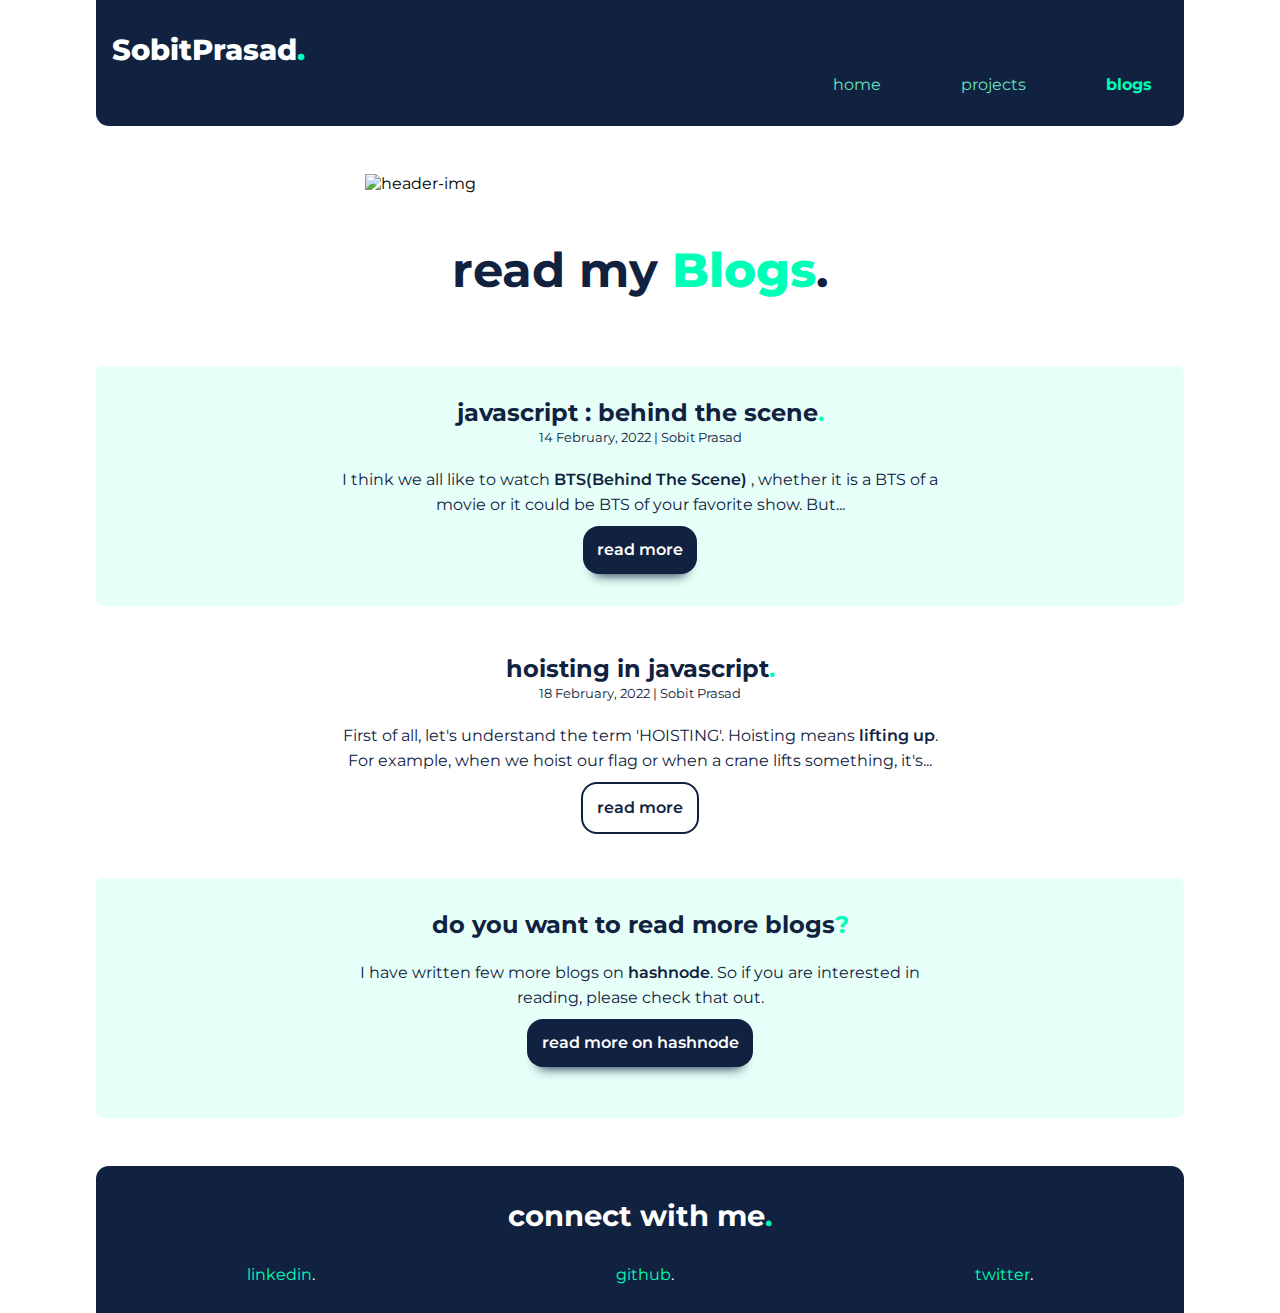
==== blogs.html @ 88839394 "file : blogs.html file added" ====
<!DOCTYPE html>
<html lang="en">
<head>
    <meta charset="UTF-8">
    <meta http-equiv="X-UA-Compatible" content="IE=edge">
    <meta name="viewport" content="width=device-width, initial-scale=1.0">
    <link rel="stylesheet" href="style.css">
    <link rel="icon" type="image/png" sizes="96x96" href="favicon/favicon-96x96.png">

    <title>blogs | sobit prasad </title>
</head>
<body>
    <div class="container">
        <!-- Navbar -->
        <nav class="navbar">
            <div class="nav-brand"> SobitPrasad<span class="nav-brand-dot">.</span></div>
            <ul class="nav-list">
                <li class="list"><a class="link " href="index.html">home</a></li>
                <li class="list"><a class="link" href="projects.html">projects</a></li>
                <li class="list"><a class="link link-active" href="blogs.html">blogs</a></li>
            </ul>
        </nav>

        <header class="header">
            <img class="heroImage" src="images/b1.svg" alt="header-img" srcset="">
            
            <div class="header-intro">
                <h2 class="header-intro-middle"> read my <span class="header-role">Blogs</span><span class="header-role-dot">.</span></h2><br>
            </div>
        </header>

        <!-- BLOG START -->
        <ul class="pul">
            <article class="project-list">
                <li class="section sec1 list">
                    <div class="secdiv">
                        <h3 class="sec-head">javascript : behind the scene<span class="sec-dot">.</span></h3>
                        <small>14 February, 2022 | Sobit Prasad</small>
                        <p class="sec-para p1">I think we all like to watch <span>BTS(Behind The Scene)</span> , whether it is a BTS of a movie or it could be BTS of your favorite show. But... </p>
                    </div>
                    <div class="btn">
                        <button class="p-button"><a href="javascript-behind-the-scene.html">read more </a></button>
                    
                    </div>
                </li>
            </article>
            <article class="project-list">
                <li class="section sec2 list">
                    <div class="secdiv">
                        <h3 class="sec-head">hoisting in javascript<span class="sec-dot">.</span></h3>
                        <small>18 February, 2022 | Sobit Prasad</small>
                        <p class="sec-para p1">First of all, let's understand the term 'HOISTING'. Hoisting means <span>lifting up</span>. For example, when we hoist our flag or when a crane lifts something, it's...</p>
                    </div>
                    <div class="btn">
                        <button class="p-button2"><a href="hoisting-in-javascript.html">read more</a></button>
                    </div>
                </li>
            </article>

            <article class="project-list">
                <li class="section sec1 list">
                    <div class="secdiv">
                        <h3 class="sec-head">do you want to read more blogs<span class="sec-dot">?</span></h3>
                        
                        <p class="sec-para p1">I have written few more blogs on <span>hashnode</span>. So if you are interested in reading, please check that out.</p>
                    </div>
                    <div class="btn">
                        <button class="p-button p-btn"><a href="https://sobitprasad.hashnode.dev/">read more on hashnode</a></button>
                    </div>
                </li>
            </article>
        </ul>
        <!-- BLOG END -->


        <footer class="footer">
            <h3 class="footer-head">connect with me<span>.</span></h3>
            <ul class="social">
                <li class="social-list"><a class="social-link" href="https://www.linkedin.com/in/sobit-prasad">linkedin<span>.</span></a></li>
                <li class="social-list"><a class="social-link" href="https://github.com/sobitp59">github<span>.</span></a></li>
                <li class="social-list"><a class="social-link" href="https://twitter.com/sobit_prasad">twitter<span>.</span></a></li>
            </ul>
        </footer>

       </div> 
    
</body>
</html>
---- style.css ----
@import url('https://fonts.googleapis.com/css2?family=Montserrat:wght@500;600;700;800;900&display=swap');
@import url('https://fonts.googleapis.com/css2?family=Fira+Code:wght@300;400;500;600;700&display=swap');

:root{
--div-margin : 0 6rem;
--primary-color : #112240;
--secondary-color : #65e2be;
--active-color : #00ffb7;
--bgg-color : #b3ffe954;
--nav-pad :2rem 0; 
--all-radius : 0.8rem;
--navbrand-margin : 0 1rem;
--padding-bottom : 3rem;
/* font */
--navbrand-font : 1.8rem;
}

*{
    margin: 0;
    padding: 0;
    box-sizing: border-box;
    font-family: 'Montserrat', sans-serif    
}

/* MAIN CONTAINER */
.container{
    margin: var(--div-margin);

}

/* Navbar */
.navbar{
    width: 100%;
    background-color: var(--primary-color);
    padding: var(--nav-pad);
    /* margin: var(--navbrand-margin); */
    border-bottom-left-radius: var(--all-radius);
    border-bottom-right-radius: var(--all-radius);
}

.nav-brand{
    font-size: var(--navbrand-font);
    font-weight:800;
    color: white;
    margin: var(--navbrand-margin);
}

.nav-brand .nav-brand-dot{
    color: var(--active-color);   
}

.nav-list{
    display: flex;
    justify-content: flex-end;
    margin: var(--navbrand-margin);
    padding-top: 0.5rem;
}

.list{
    list-style: none;
}

.list .link{
    color: var(--secondary-color);
    text-decoration: none;
    margin-left: 3rem;
    /* padding: 1rem; */
}
.list .link-active{
    font-weight: 700;
    color: var(--active-color);
}

.link{
    /* width: 9rem;
    height: 3rem; */
    padding: 1rem;
    border-radius: 1rem;  
}

.link:hover{
    background-color: #ffffff18;


}
/* Header */
.header{
    padding-bottom: var(--padding-bottom);
    /* height: 80vh; */
}
 .heroImage{
    max-width: 80%;
    width: 550px;
    display: block;
    margin: auto;
    padding-top: var(--padding-bottom);
    padding-bottom: var(--padding-bottom);
}

.header .header-intro{
    padding: 0rem 0.35rem;
}

.header-intro .header-intro-top{
    color: var(--primary-color);
    text-align: center;
    font-weight: 600;
}

.header-intro .header-intro-middle{
    color: var(--primary-color);
    text-align: center;
    font-size: 3rem;

}

.header-intro .header-intro-middle .header-dot{
    color: var(--active-color);
}

.header-intro .header-intro-middle .header-role{
    color: var(--active-color);
    font-weight: 800;
}

.header-role-dot{
    color: var(--primary-color);
}

.header-intro-bottom{
    color: var(--primary-color);
    text-align: center;
    font-weight: 500;
    line-height: 1.6rem;
    margin: 0 5rem;
}

.header-bottom-first{
    font-weight: 600;
}
.header-bottom-span{
    color: var(--active-color);
    font-weight: 600;
}


/* Section */
.section{
    /* padding: 0 8rem; */
    height: 15rem;
    /* padding-bottom: 3rem;    */
    margin-bottom: 1rem;
    border-radius: 0.5rem;
}

.sec1, .sec3{
    background-color: var(--bgg-color);
}

.sec-head{
    text-align: center;
    padding-top: 2rem;
    /* margin-top: 2rem; */
    font-size: 1.5rem;
}
.sec1,.sec3 .sec-head{
    color: var(--primary-color);
}
 .sec-head .sec-dot{
    color: var(--active-color);
}

.sec2{
    color: var(--primary-color);
}

.section .sec-para{
   
    text-align: center;
    line-height: 1.6rem;
    margin-top: 1.3rem;
}

.section .p1,.p3{
    /* color: var(--active-color); */
    color: var(--primary-color);
}
.secdiv{
    padding: 0 15rem;
}

.p1 span{
    font-weight: 600;
}

.btn{
    display: flex;
    justify-content: center;
    align-items: center;
}
.p-button{
    padding: 0.9rem;
    /* background-color: var(--active-color); */
    background-color: var(--primary-color);
    border: none;
    /* margin-top: 1.5rem; */
    margin: 0.5rem;
    border-radius: 1rem;
    box-shadow: 0 12px 12px -11px #112240;
}

.p-button a{
    text-decoration: none;
    font-size: 1rem;
    font-weight: 600;
    /* color: var(--primary-color); */
    color: white;
}

.p-button2{
    padding: 0.9rem;
    border: 2px solid var(--primary-color);
    /* border: none;
    margin-top: 1rem;
    border-radius: 1rem;*/
    border-radius: 1rem;
    /* margin-top: 1.5rem; */
    margin: 0.5rem;
    background-color: transparent; 
}


.p-button2 a{
    text-decoration: none;
    color: var(--primary-color);
    font-size: 1rem;
    font-weight: 600;
}



/* footer */
.footer{
    width: 100%;
    background-color: var(--primary-color);
    padding: var(--nav-pad);
    /* margin: var(--nav-margin); */
    margin-top: 3rem;
    border-top-left-radius: var(--all-radius);
    border-top-right-radius: var(--all-radius);
    padding-bottom: 3rem;
}

.footer .footer-head{
    text-align: center;
    font-size: 1.8rem;
    color: white;
}

.footer-head span{
    color: var(--active-color);
}

.social{
    /* padding: 0 15rem; */
    height: 2rem;
    list-style: none;
    display: flex;
    justify-content: space-around;
}
.social .social-list{
    text-decoration: none;
    margin-top: 2rem;
}

.social-list .social-link{
    color: var(--active-color);
    text-decoration: none;
}

.social-link span{
    color: white;
}

.social-link{
    padding: 1rem;
    border-radius: 1rem;
}

.social-link:hover{
    background-color: #ffffff18;
    /* background-color: #ffffff28; */

}


.project-list{
    text-align: center;
    /* font-size: 32px; */
}

.small1{
    text-align: center;
}


/* Media Query - Responsive For Mobile */
@media (max-width : 478px){
    .container{
        margin: 0 0.1rem;    
    }

    .list .link{
        margin-left: 1rem;
    }

    .heroImage{
        padding: 1rem 0;
    }

    .header .header-intro{
        padding: 0 0.2rem;
    }

    .header-intro .header-intro-middle{
        font-size: 1.8rem;
        /* text-align: left; */
        /* text-align: justify; */
    }

    .header-intro .header-intro-top{
        font-size: 1rem;
        font-weight: 300;
        /* line-height: 1.4rem; */

    }
    /* .header-intro .header-main{
        text-align: left;
    } */

    .p-btn{
        margin-top: 1.5rem;
    }
    .p-button-mobile{
        margin-top: 1.5rem;

    }

    .header-intro-bottom{
        margin: 0 0.35rem;
        text-align: start;
        /* word-break: break-all; */
    }

    /* Section */
    .section{
        height: 20rem;
        /* padding: 6rem; */
        /* padding-bottom: 5rem; */
    }

    .section .sec-head{
        text-align: center;
    }

    .section .sec-para{
        font-size: 1rem;
        text-align: start;
    }
    /* .social .social-list{
        margin-top: 1rem;
    } */

    .social .social-link{
        font-size: 0.9rem;
        padding: 0.8rem;
        border-radius: 0.8rem;
    }

    .list{
        padding-top: 1rem;
    }
    
    .secdiv{
        display: block;
        justify-content: center;
        align-items: center;
    }
    .secdiv{
        padding: 0 0.35rem;
    }

    .link{
        /* width: 9rem;
        height: 3rem; */
        padding: 0.8rem;
        border-radius: 0.8rem;  
    }

   
}

@media (max-width : 1115px){
    .secdiv{
        padding: 0 5rem;
    }

}
@media (max-width : 879px){
    .secdiv{
        padding: 0 3rem;
    }

}
@media (max-width : 817px){
    .secdiv{
        padding: 0 1rem;
    }
    .header-intro-bottom{
        margin: 0 0.2rem;
        
    }
    .link{
        /* width: 9rem;
        height: 3rem; */
        padding: 0.8rem;
        border-radius: 0.8rem;  
    }
    .social-link{
        padding: 0.8rem;
        border-radius: 0.8rem;
    }

}


@media (max-width : 750px){
    .container{
        margin: 0 1rem;
    
    }

}

@media (max-width : 590px){
    .sec-head{
        padding-top: 1.4rem;
    }

}


/* --------- BLOGS STYLING START ------------ */
/* .blog-header{
    padding-bottom: var(--padding-bottom);
} */
.blog-header-image{
    max-width: 90%;
    width: 900px;
    display: block;
    margin: auto;
    margin-top: 3rem; 
    margin-bottom: 1rem;
     border-radius: 0.7rem;
}

.blog-header-intro{
    text-align: center;
    font-size: 3rem;
    color: var(--primary-color);
    margin-top: 2rem;
}

.blog-header-dot{
    color: var(--active-color);
}
.blog-intro .sm{
    color: #112240;
    text-align: center;
    margin-top: 0;
}

.blog-blog{
    margin: 1rem 4rem;
}

.blog-topics{
    color: var(--primary-color);
    text-align: left;
    font-size: 2rem;
    margin: 1.5rem 0;
}

.blog-topics-dot{
    color: var(--active-color);  
}

.blog-topics-ex{
    color: var(--primary-color);
    text-align: left;
    font-size: 1.3rem;
    margin: 1rem 0;
}

.blog-detail{
    color: var(--primary-color);
    line-height:1.6rem;
    margin-top: 1.5rem;
}

.blog-detail-ex{
    margin: 1rem 0;
}

.blog-code-head{
    margin: 2rem 0;
}
.blog-code-head{
    background-color: var(--primary-color);
    list-style: none;
    padding: 1.5rem;
    border-radius: 0.7rem;
    line-height: 1.6rem;
}

.blog-code-line{
    /* color: var(--active-color); */
    color: white;
    font-family: 'Fira Code', monospace;
}
.blog-code-line .code-col{
    font-family: 'Fira Code', monospace;
    font-weight: 400;
    color: #00ffb7;
}

.blog-bg{
    background-color: #b3ffe981;
    border-radius: 0.3rem;
    padding: 0.12rem;
}

 .blog-bold{
    font-weight: 600;
}

.prev-blog{
    text-decoration: none;
    color: var(--primary-color);
    font-weight: 600;
}


.blog-detail-ex{
    font-style: italic;
    /* border-left: 3px solid var(--primary-color); */
}

/* ----------- BlogPage Media Query -------------- */
@media (max-width : 478px){

    .blog-header-image{
        margin: 1rem;
        /* margin: auto;  */
        border-radius: 0.5rem;
    }

    .blog{
        margin: 0 0.3rem;
    }

    .blog-intro{
        padding: 0 0.05rem;
        /* background-color: red; */
    }

    .blog-header-intro{
        font-size: 1.6rem;
        margin: 0 0.2rem;
    }

    .sm{
        font-size: 0.7rem;
    }

    .blog-topics{
        font-size: 1.4rem;
    }

    .blog-topics-ex{
        font-size: 1.2rem;
    }
}
/* -------------- BLOGS STYLING END ------------------*/
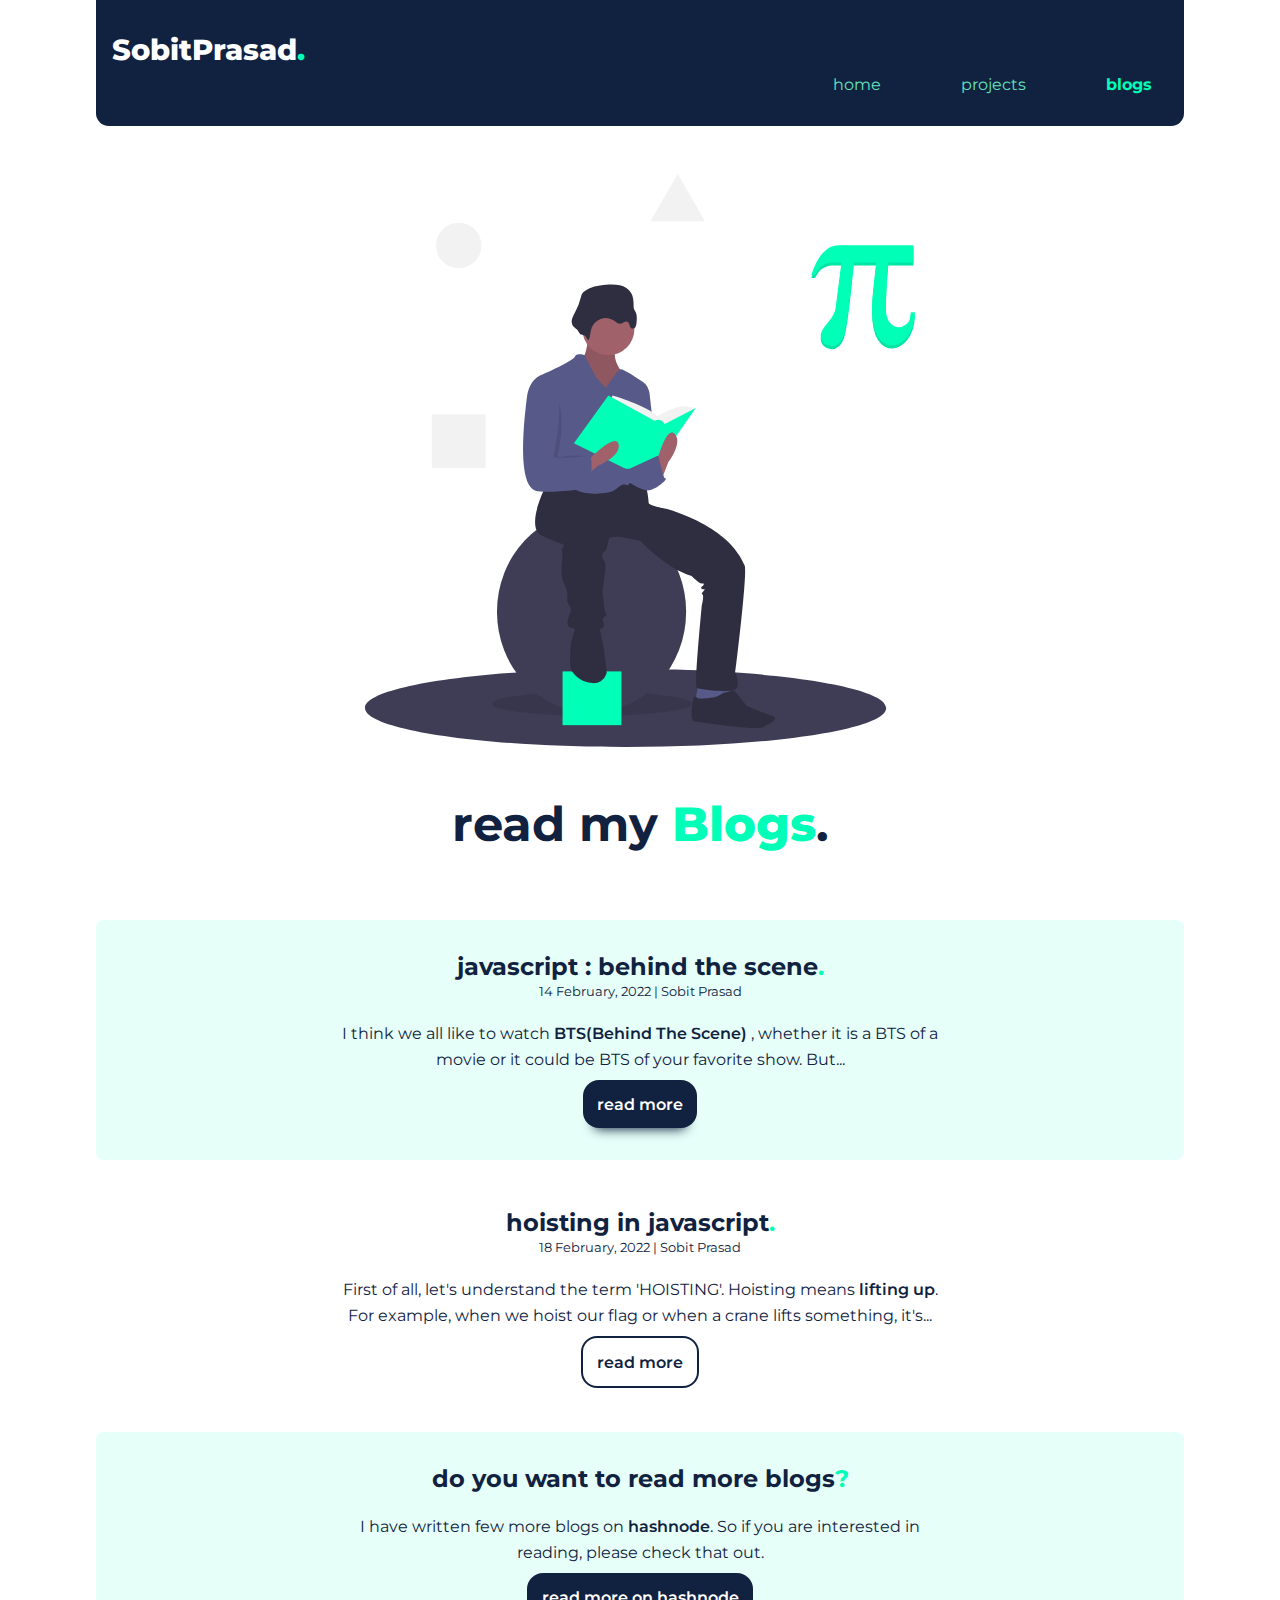
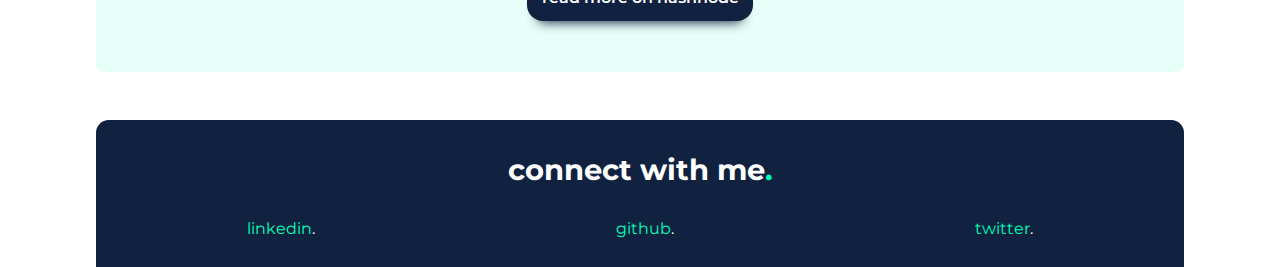
==== commit 4ec8d7b2: "favicon added" ====
--- a/blogs.html
+++ b/blogs.html
@@ -5,8 +5,10 @@
     <meta http-equiv="X-UA-Compatible" content="IE=edge">
     <meta name="viewport" content="width=device-width, initial-scale=1.0">
     <link rel="stylesheet" href="style.css">
-    <link rel="icon" type="image/png" sizes="96x96" href="favicon/favicon-96x96.png">
-
+    <link rel="apple-touch-icon" sizes="180x180" href="/apple-touch-icon.png">
+    <link rel="icon" type="image/png" sizes="32x32" href="favicon/favicon-32x32.png">
+    <link rel="icon" type="image/png" sizes="16x16" href="favicon/favicon-16x16.png">
+    <link rel="manifest" href="/site.webmanifest">
     <title>blogs | sobit prasad </title>
 </head>
 <body>
--- a/style.css
+++ b/style.css
@@ -80,6 +80,7 @@
 
 .link:hover{
     background-color: #ffffff18;
+    transition: 0.5s ease all;
 
 
 }
@@ -289,6 +290,7 @@
 
 .social-link:hover{
     background-color: #ffffff18;
+    transition: 0.5s ease all;
     /* background-color: #ffffff28; */
 
 }
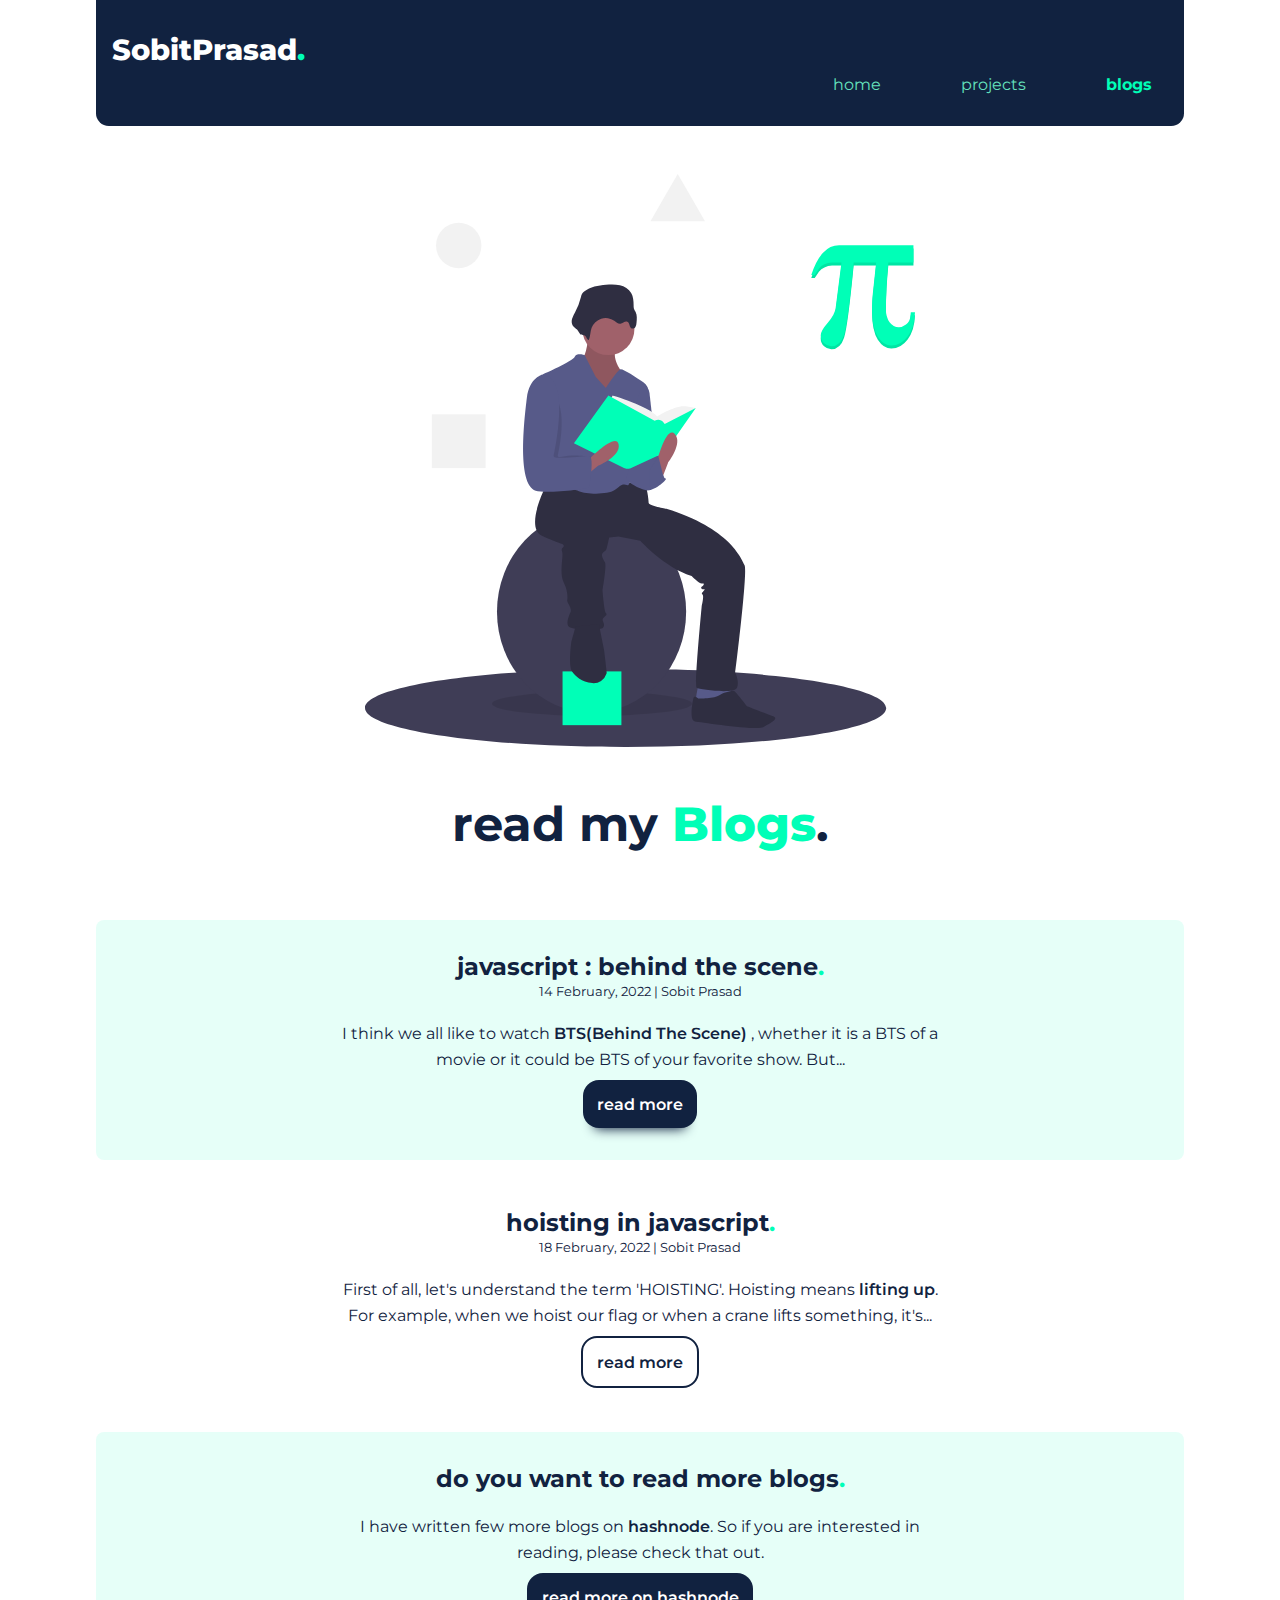
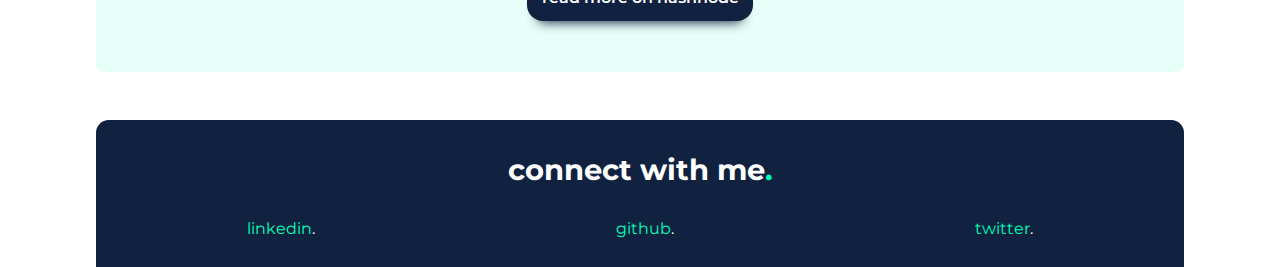
==== commit 03b91c1b: "neog mark7 project added" ====
--- a/blogs.html
+++ b/blogs.html
@@ -62,7 +62,7 @@
             <article class="project-list">
                 <li class="section sec1 list">
                     <div class="secdiv">
-                        <h3 class="sec-head">do you want to read more blogs<span class="sec-dot">?</span></h3>
+                        <h3 class="sec-head">do you want to read more blogs<span class="sec-dot">.</span></h3>
                         
                         <p class="sec-para p1">I have written few more blogs on <span>hashnode</span>. So if you are interested in reading, please check that out.</p>
                     </div>
--- a/style.css
+++ b/style.css
@@ -175,6 +175,7 @@
     color: var(--primary-color);
 }
 
+
 .section .sec-para{
    
     text-align: center;
@@ -547,7 +548,7 @@
 }
 
 .prev-blog{
-    text-decoration: none;
+    /* text-decoration: none; */
     color: var(--primary-color);
     font-weight: 600;
 }
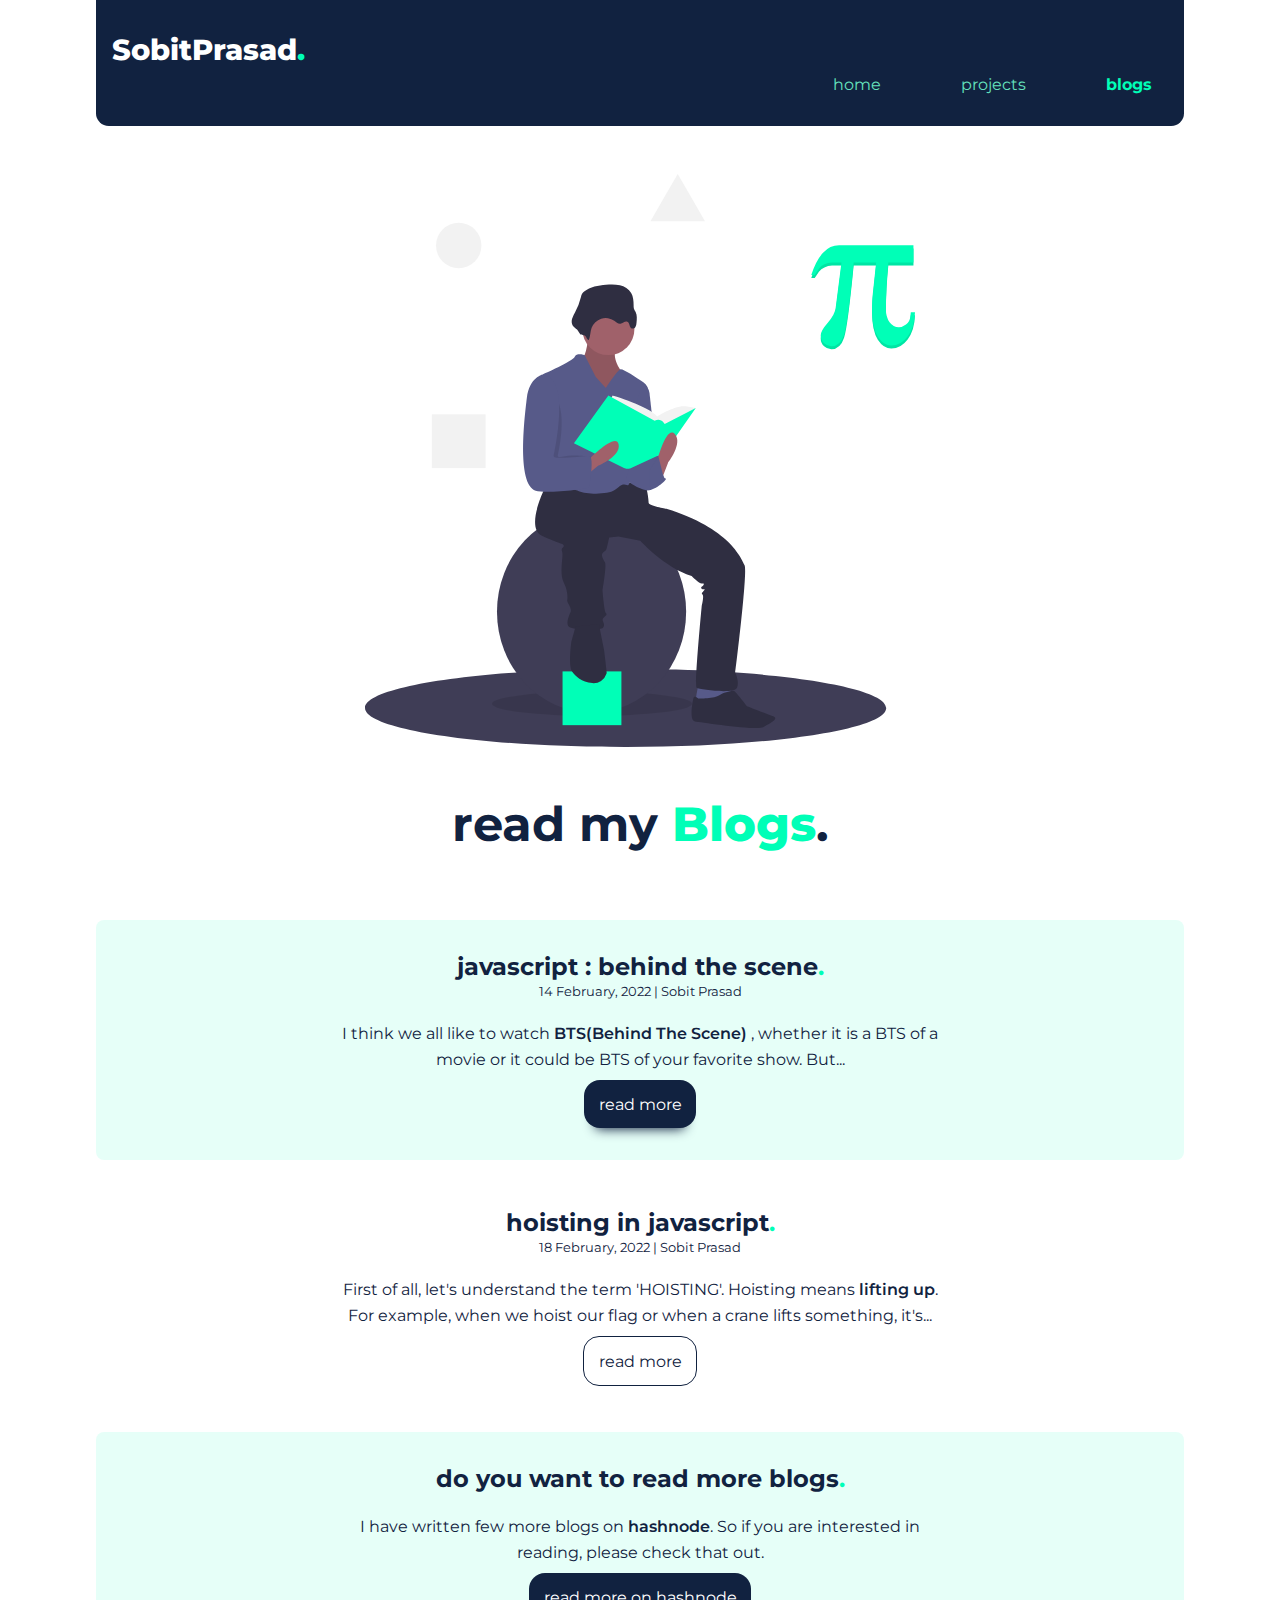
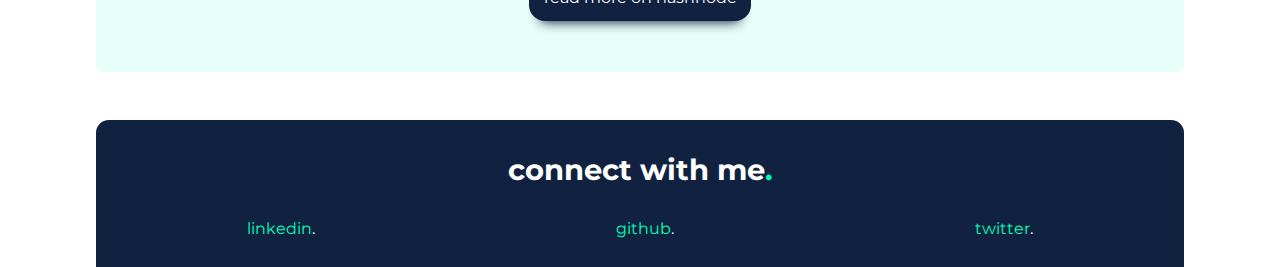
==== commit 91df82db: "refactored and added lazy loading" ====
--- a/blogs.html
+++ b/blogs.html
@@ -24,7 +24,7 @@
         </nav>
 
         <header class="header">
-            <img class="heroImage" src="images/b1.svg" alt="header-img" srcset="">
+            <img class="heroImage" data-lazy="images/b1.svg" alt="header-img" srcset="" loading="lazy">
             
             <div class="header-intro">
                 <h2 class="header-intro-middle"> read my <span class="header-role">Blogs</span><span class="header-role-dot">.</span></h2><br>
@@ -85,6 +85,6 @@
         </footer>
 
        </div> 
-    
+       <script src="app.js"></script>
 </body>
 </html>--- a/style.css
+++ b/style.css
@@ -11,7 +11,6 @@
 --all-radius : 0.8rem;
 --navbrand-margin : 0 1rem;
 --padding-bottom : 3rem;
-/* font */
 --navbrand-font : 1.8rem;
 }
 
@@ -33,7 +32,6 @@
     width: 100%;
     background-color: var(--primary-color);
     padding: var(--nav-pad);
-    /* margin: var(--navbrand-margin); */
     border-bottom-left-radius: var(--all-radius);
     border-bottom-right-radius: var(--all-radius);
 }
@@ -64,7 +62,6 @@
     color: var(--secondary-color);
     text-decoration: none;
     margin-left: 3rem;
-    /* padding: 1rem; */
 }
 .list .link-active{
     font-weight: 700;
@@ -72,8 +69,6 @@
 }
 
 .link{
-    /* width: 9rem;
-    height: 3rem; */
     padding: 1rem;
     border-radius: 1rem;  
 }
@@ -147,9 +142,7 @@
 
 /* Section */
 .section{
-    /* padding: 0 8rem; */
     height: 15rem;
-    /* padding-bottom: 3rem;    */
     margin-bottom: 1rem;
     border-radius: 0.5rem;
 }
@@ -161,7 +154,6 @@
 .sec-head{
     text-align: center;
     padding-top: 2rem;
-    /* margin-top: 2rem; */
     font-size: 1.5rem;
 }
 .sec1,.sec3 .sec-head{
@@ -184,7 +176,6 @@
 }
 
 .section .p1,.p3{
-    /* color: var(--active-color); */
     color: var(--primary-color);
 }
 .secdiv{
@@ -202,10 +193,8 @@
 }
 .p-button{
     padding: 0.9rem;
-    /* background-color: var(--active-color); */
     background-color: var(--primary-color);
     border: none;
-    /* margin-top: 1.5rem; */
     margin: 0.5rem;
     border-radius: 1rem;
     box-shadow: 0 12px 12px -11px #112240;
@@ -214,19 +203,13 @@
 .p-button a{
     text-decoration: none;
     font-size: 1rem;
-    font-weight: 600;
-    /* color: var(--primary-color); */
     color: white;
 }
 
 .p-button2{
     padding: 0.9rem;
-    border: 2px solid var(--primary-color);
-    /* border: none;
-    margin-top: 1rem;
-    border-radius: 1rem;*/
+    border: 1px solid var(--primary-color);
     border-radius: 1rem;
-    /* margin-top: 1.5rem; */
     margin: 0.5rem;
     background-color: transparent; 
 }
@@ -236,7 +219,7 @@
     text-decoration: none;
     color: var(--primary-color);
     font-size: 1rem;
-    font-weight: 600;
+    /* font-weight: 600; */
 }
 
 
@@ -246,7 +229,6 @@
     width: 100%;
     background-color: var(--primary-color);
     padding: var(--nav-pad);
-    /* margin: var(--nav-margin); */
     margin-top: 3rem;
     border-top-left-radius: var(--all-radius);
     border-top-right-radius: var(--all-radius);
@@ -264,7 +246,6 @@
 }
 
 .social{
-    /* padding: 0 15rem; */
     height: 2rem;
     list-style: none;
     display: flex;
@@ -292,14 +273,12 @@
 .social-link:hover{
     background-color: #ffffff18;
     transition: 0.5s ease all;
-    /* background-color: #ffffff28; */
 
 }
 
 
 .project-list{
     text-align: center;
-    /* font-size: 32px; */
 }
 
 .small1{
@@ -310,7 +289,8 @@
 /* Media Query - Responsive For Mobile */
 @media (max-width : 478px){
     .container{
-        margin: 0 0.1rem;    
+        margin: 0 0.2rem;
+    
     }
 
     .list .link{
@@ -327,19 +307,12 @@
 
     .header-intro .header-intro-middle{
         font-size: 1.8rem;
-        /* text-align: left; */
-        /* text-align: justify; */
     }
 
     .header-intro .header-intro-top{
         font-size: 1rem;
         font-weight: 300;
-        /* line-height: 1.4rem; */
-
-    }
-    /* .header-intro .header-main{
-        text-align: left;
-    } */
+    }
 
     .p-btn{
         margin-top: 1.5rem;
@@ -352,14 +325,11 @@
     .header-intro-bottom{
         margin: 0 0.35rem;
         text-align: start;
-        /* word-break: break-all; */
     }
 
     /* Section */
     .section{
         height: 20rem;
-        /* padding: 6rem; */
-        /* padding-bottom: 5rem; */
     }
 
     .section .sec-head{
@@ -370,9 +340,6 @@
         font-size: 1rem;
         text-align: start;
     }
-    /* .social .social-list{
-        margin-top: 1rem;
-    } */
 
     .social .social-link{
         font-size: 0.9rem;
@@ -394,8 +361,6 @@
     }
 
     .link{
-        /* width: 9rem;
-        height: 3rem; */
         padding: 0.8rem;
         border-radius: 0.8rem;  
     }
@@ -424,8 +389,6 @@
         
     }
     .link{
-        /* width: 9rem;
-        height: 3rem; */
         padding: 0.8rem;
         border-radius: 0.8rem;  
     }
@@ -437,9 +400,9 @@
 }
 
 
-@media (max-width : 750px){
+@media (max-width : 750px) and (min-width : 478px){
     .container{
-        margin: 0 1rem;
+        margin: 0 2rem;
     
     }
 
@@ -454,9 +417,6 @@
 
 
 /* --------- BLOGS STYLING START ------------ */
-/* .blog-header{
-    padding-bottom: var(--padding-bottom);
-} */
 .blog-header-image{
     max-width: 90%;
     width: 900px;
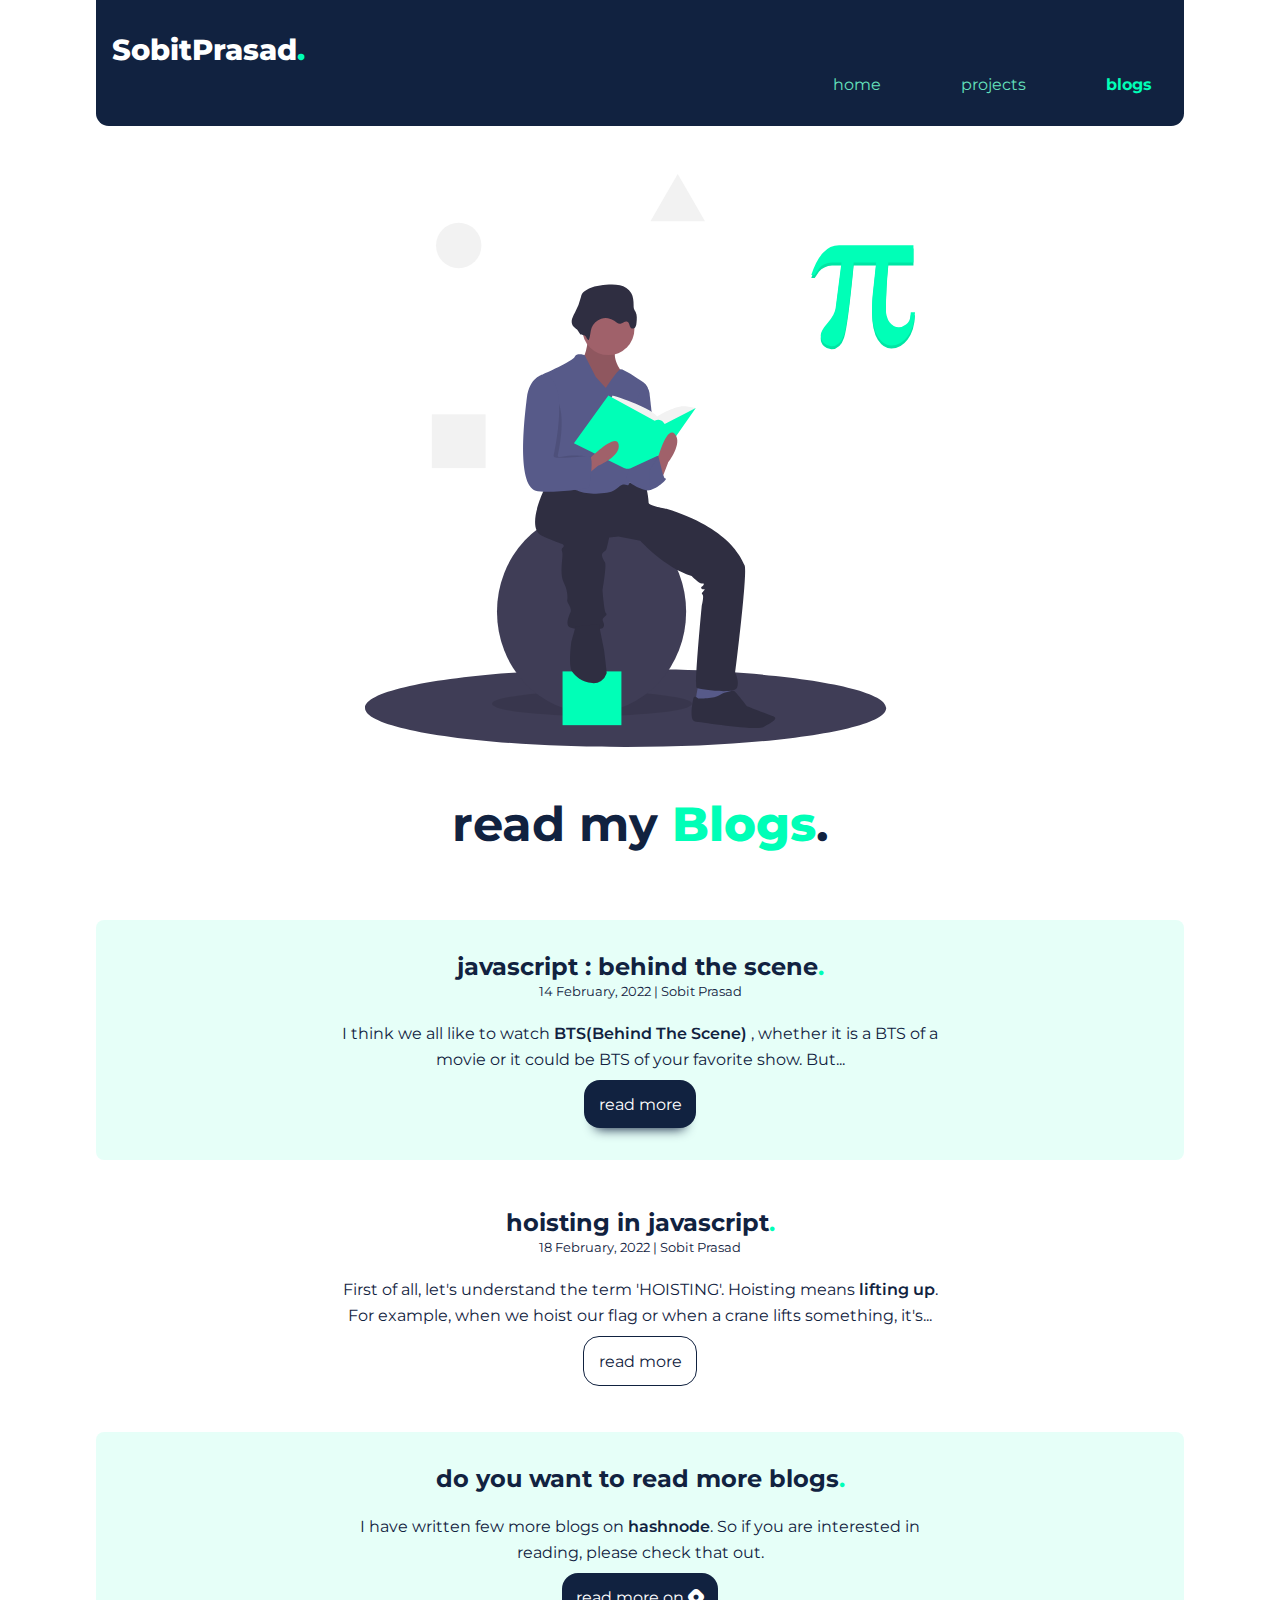
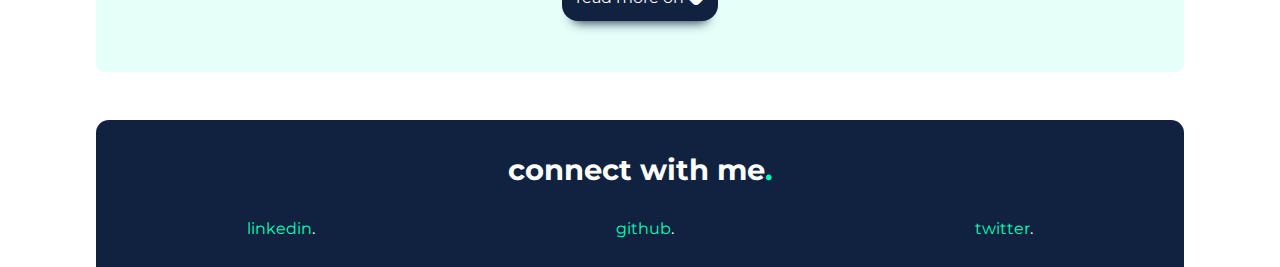
==== commit 81da98eb: "added icons" ====
--- a/blogs.html
+++ b/blogs.html
@@ -4,6 +4,7 @@
     <meta charset="UTF-8">
     <meta http-equiv="X-UA-Compatible" content="IE=edge">
     <meta name="viewport" content="width=device-width, initial-scale=1.0">
+    <link rel="stylesheet" href="https://cdnjs.cloudflare.com/ajax/libs/font-awesome/6.0.0/css/all.min.css" integrity="sha512-9usAa10IRO0HhonpyAIVpjrylPvoDwiPUiKdWk5t3PyolY1cOd4DSE0Ga+ri4AuTroPR5aQvXU9xC6qOPnzFeg==" crossorigin="anonymous" referrerpolicy="no-referrer" />
     <link rel="stylesheet" href="style.css">
     <link rel="apple-touch-icon" sizes="180x180" href="/apple-touch-icon.png">
     <link rel="icon" type="image/png" sizes="32x32" href="favicon/favicon-32x32.png">
@@ -24,7 +25,7 @@
         </nav>
 
         <header class="header">
-            <img class="heroImage" data-lazy="images/b1.svg" alt="header-img" srcset="" loading="lazy">
+            <img class="heroImage" src="images/b1.svg" alt="header-img" srcset="" loading="lazy">
             
             <div class="header-intro">
                 <h2 class="header-intro-middle"> read my <span class="header-role">Blogs</span><span class="header-role-dot">.</span></h2><br>
@@ -67,7 +68,7 @@
                         <p class="sec-para p1">I have written few more blogs on <span>hashnode</span>. So if you are interested in reading, please check that out.</p>
                     </div>
                     <div class="btn">
-                        <button class="p-button p-btn"><a href="https://sobitprasad.hashnode.dev/">read more on hashnode</a></button>
+                        <button class="p-button p-btn"><a href="https://sobitprasad.hashnode.dev/">read more on <i class="fa-brands fa-hashnode"></i></a></button>
                     </div>
                 </li>
             </article>
@@ -85,6 +86,5 @@
         </footer>
 
        </div> 
-       <script src="app.js"></script>
 </body>
 </html>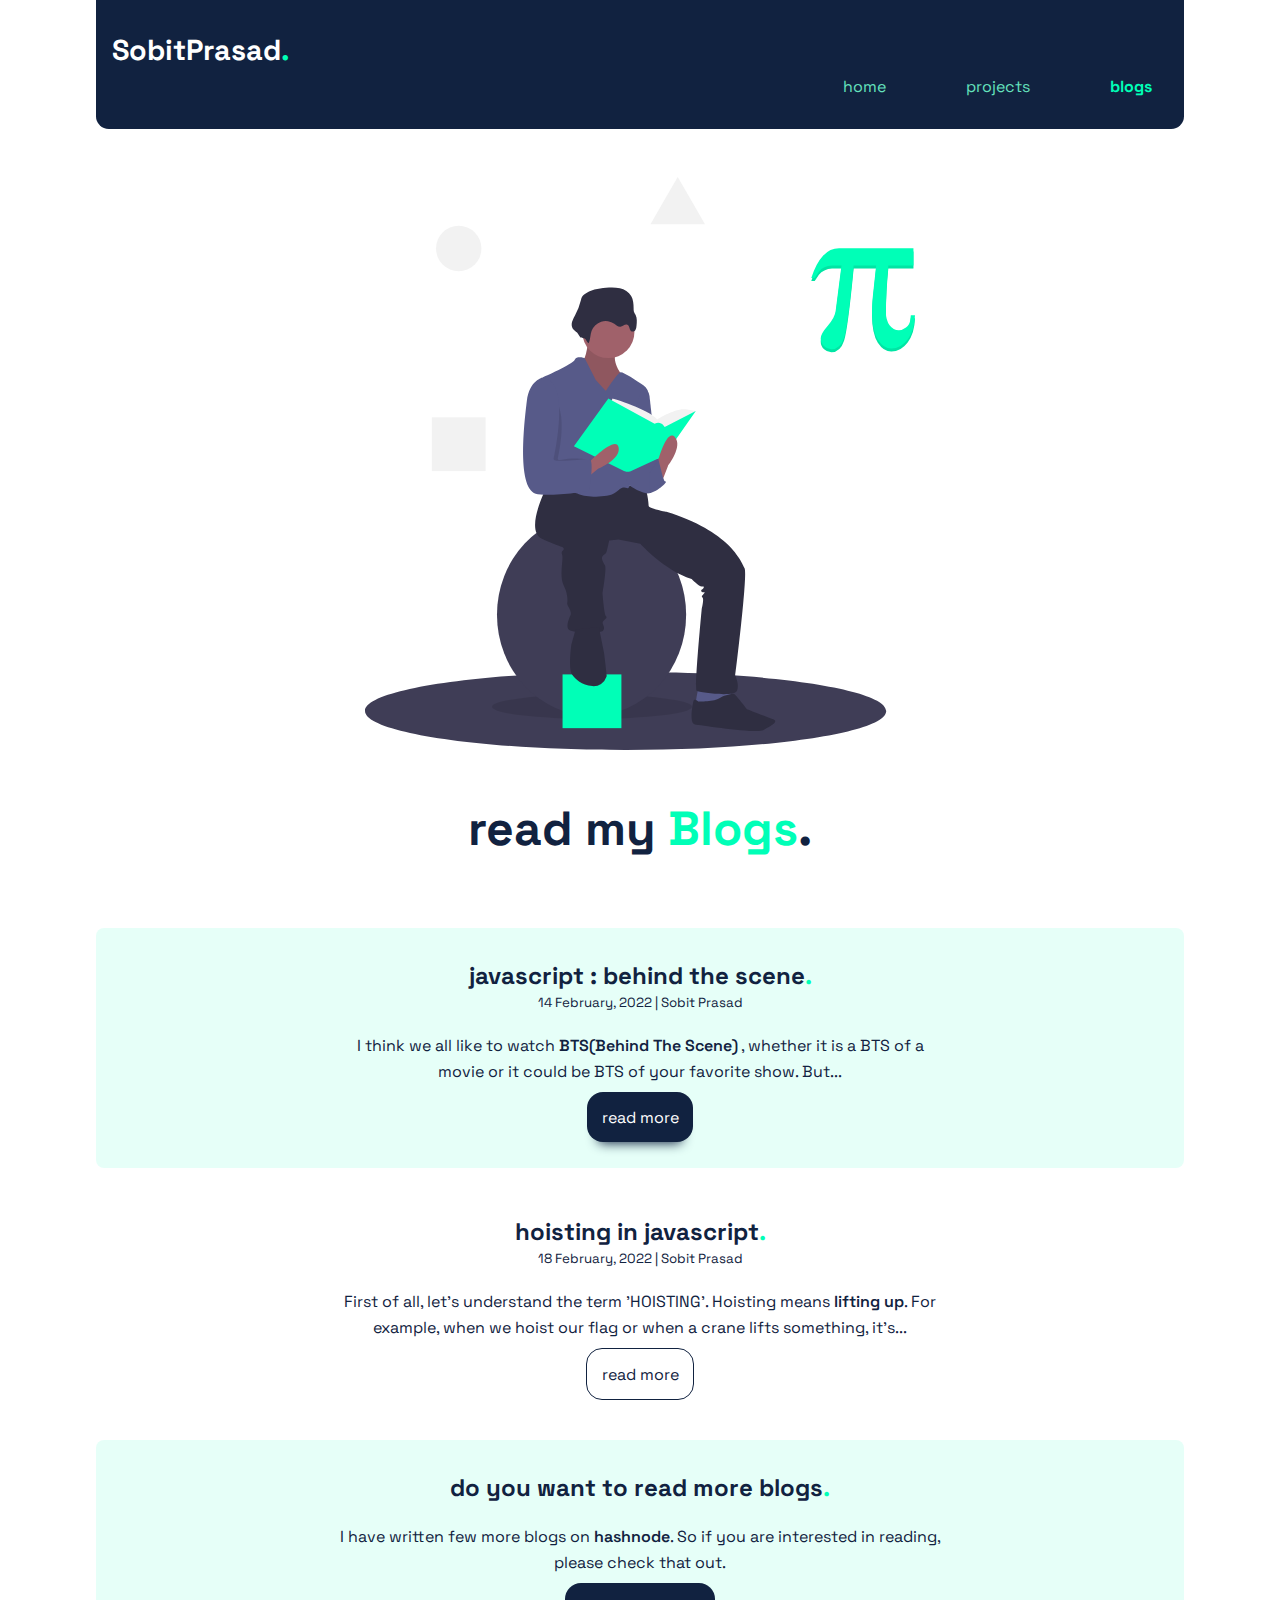
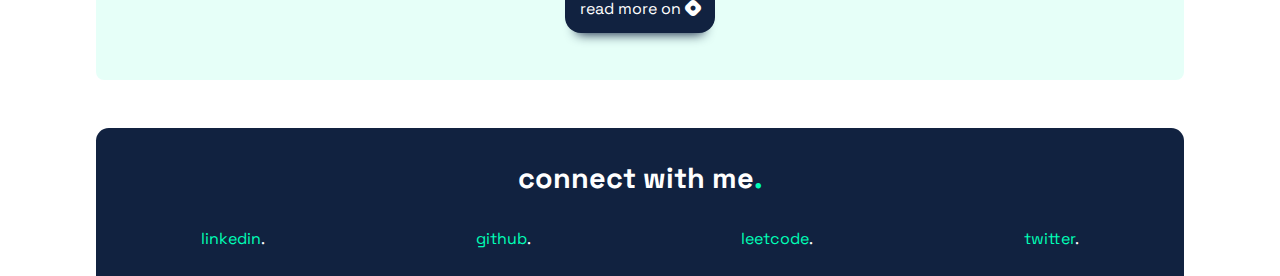
==== commit eacbca8c: "leetcode links added" ====
--- a/blogs.html
+++ b/blogs.html
@@ -81,6 +81,7 @@
             <ul class="social">
                 <li class="social-list"><a class="social-link" href="https://www.linkedin.com/in/sobit-prasad">linkedin<span>.</span></a></li>
                 <li class="social-list"><a class="social-link" href="https://github.com/sobitp59">github<span>.</span></a></li>
+                <li class="social-list"><a class="social-link" href="https://leetcode.com/sobitprasad/">leetcode<span>.</span></a></li>
                 <li class="social-list"><a class="social-link" href="https://twitter.com/sobit_prasad">twitter<span>.</span></a></li>
             </ul>
         </footer>
--- a/style.css
+++ b/style.css
@@ -1,4 +1,4 @@
-@import url('https://fonts.googleapis.com/css2?family=Montserrat:wght@500;600;700;800;900&display=swap');
+@import url('https://fonts.googleapis.com/css2?family=Space+Grotesk:wght@300;400;500;600;700&display=swap');
 @import url('https://fonts.googleapis.com/css2?family=Fira+Code:wght@300;400;500;600;700&display=swap');
 
 :root{
@@ -18,7 +18,7 @@
     margin: 0;
     padding: 0;
     box-sizing: border-box;
-    font-family: 'Montserrat', sans-serif    
+    font-family: 'Space Grotesk', sans-serif;  
 }
 
 /* MAIN CONTAINER */
@@ -306,7 +306,7 @@
     }
 
     .header-intro .header-intro-middle{
-        font-size: 1.8rem;
+        font-size: 2.2rem;
     }
 
     .header-intro .header-intro-top{
@@ -554,4 +554,4 @@
         font-size: 1.2rem;
     }
 }
-/* -------------- BLOGS STYLING END ------------------*/+/* -------------- BLOGS STYLING END ------------------*/
